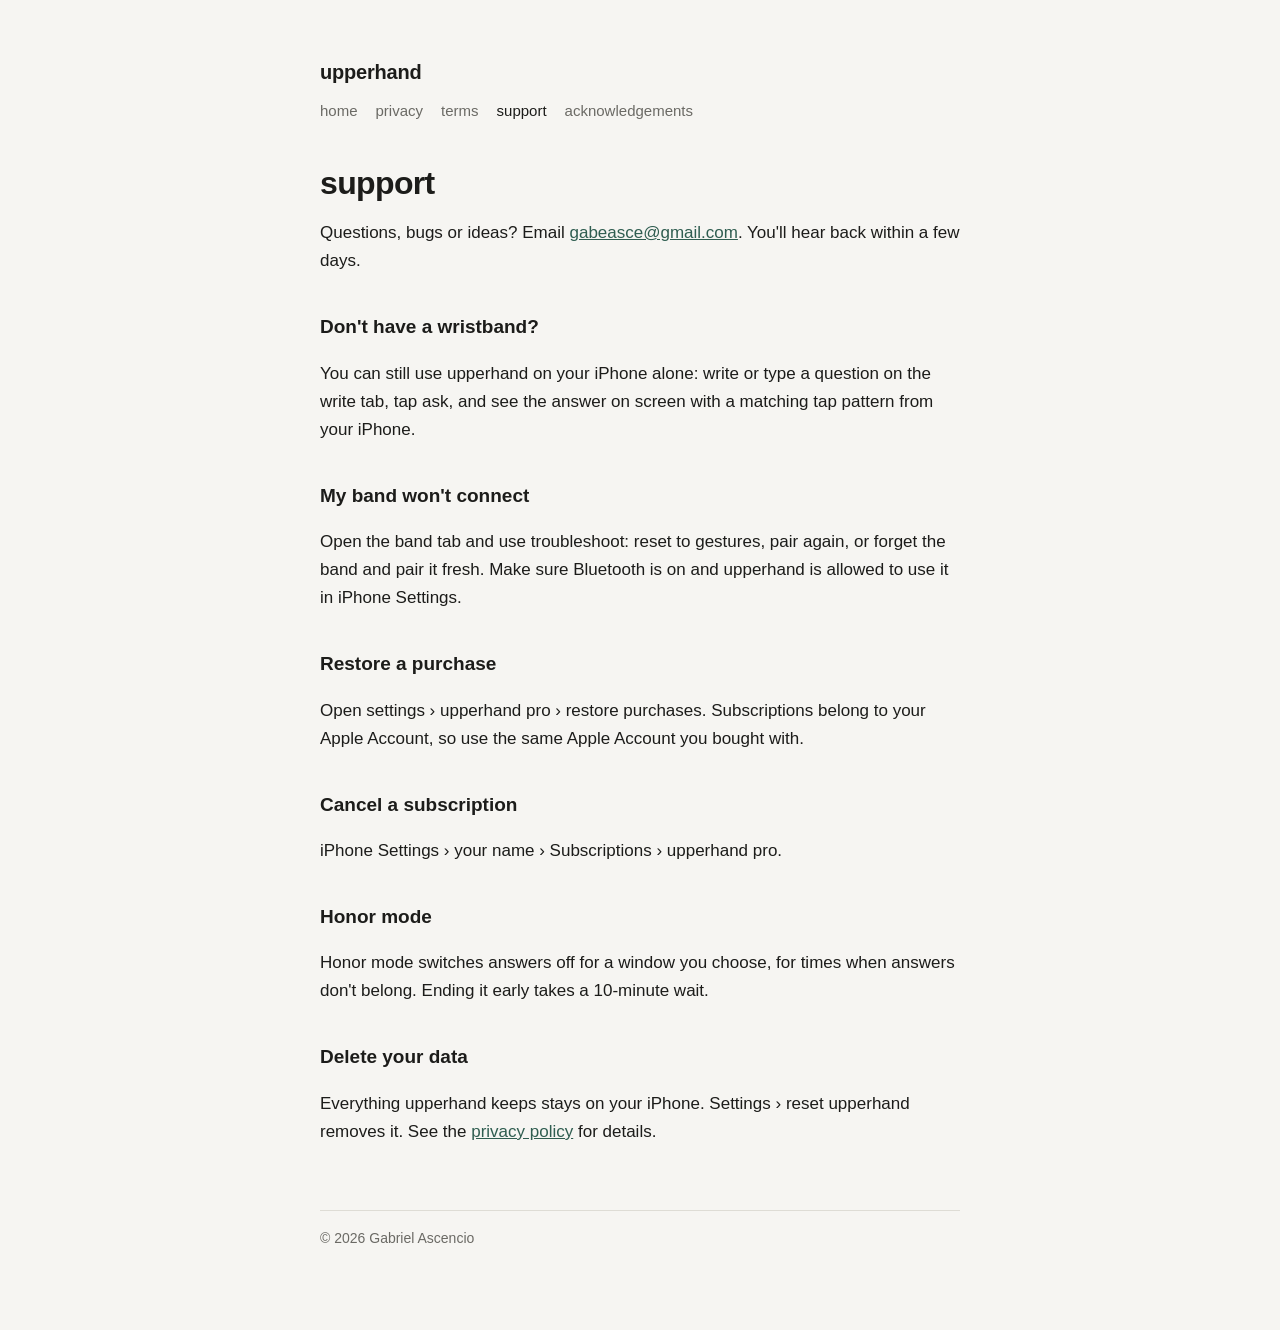
==== support.html @ 86aef57f "Add upperhand website: privacy, terms, support, acknowledgements" ====
<!doctype html>
<html lang="en"><head><meta charset="utf-8"><meta name="viewport" content="width=device-width,initial-scale=1">
<title>support · upperhand</title><link rel="stylesheet" href="style.css"></head>
<body><main>
<header><a class="brand" href="./">upperhand</a></header>
<nav><a href="./">home</a><a href="privacy.html">privacy</a><a href="terms.html">terms</a><a href="support.html" aria-current="page">support</a><a href="acknowledgements.html">acknowledgements</a></nav>
<h1>support</h1>
<p>Questions, bugs or ideas? Email <a href="mailto:gabeasce@gmail.com">gabeasce@gmail.com</a>. You'll hear back within a few days.</p>

<h2>Don't have a wristband?</h2>
<p>You can still use upperhand on your iPhone alone: write or type a question on the write tab, tap ask, and see the answer on screen with a matching tap pattern from your iPhone.</p>

<h2>My band won't connect</h2>
<p>Open the band tab and use troubleshoot: reset to gestures, pair again, or forget the band and pair it fresh. Make sure Bluetooth is on and upperhand is allowed to use it in iPhone Settings.</p>

<h2>Restore a purchase</h2>
<p>Open settings › upperhand pro › restore purchases. Subscriptions belong to your Apple Account, so use the same Apple Account you bought with.</p>

<h2>Cancel a subscription</h2>
<p>iPhone Settings › your name › Subscriptions › upperhand pro.</p>

<h2>Honor mode</h2>
<p>Honor mode switches answers off for a window you choose, for times when answers don't belong. Ending it early takes a 10-minute wait.</p>

<h2>Delete your data</h2>
<p>Everything upperhand keeps stays on your iPhone. Settings › reset upperhand removes it. See the <a href="privacy.html">privacy policy</a> for details.</p>
<footer>© 2026 Gabriel Ascencio</footer>
</main></body></html>
---- style.css ----
:root{--bg:#f6f5f2;--ink:#1c1c1a;--muted:#6b6a65;--line:#dedcd5;--accent:#2f5d50}
@media (prefers-color-scheme:dark){:root{--bg:#141413;--ink:#ecebe6;--muted:#a3a29b;--line:#2c2c2a;--accent:#8fc4b2}}
*{box-sizing:border-box}
body{margin:0;background:var(--bg);color:var(--ink);font:17px/1.65 -apple-system,BlinkMacSystemFont,"SF Pro Text","Helvetica Neue",Arial,sans-serif;-webkit-font-smoothing:antialiased}
main{max-width:680px;margin:0 auto;padding:56px 20px 80px}
header a.brand{font-weight:600;font-size:20px;color:var(--ink);text-decoration:none;letter-spacing:-.01em}
nav{margin:10px 0 40px;display:flex;flex-wrap:wrap;gap:18px;font-size:15px}
nav a{color:var(--muted);text-decoration:none}nav a:hover,nav a[aria-current]{color:var(--ink)}
h1{font-size:32px;line-height:1.2;letter-spacing:-.02em;margin:0 0 8px;font-weight:600}
h2{font-size:19px;margin:36px 0 8px;font-weight:600}
p,li{color:var(--ink)}.muted{color:var(--muted);font-size:15px}
a{color:var(--accent)}
pre{white-space:pre-wrap;font:13px/1.55 ui-monospace,SFMono-Regular,Menlo,monospace;color:var(--muted);background:transparent;border-top:1px solid var(--line);padding-top:14px}
footer{margin-top:64px;border-top:1px solid var(--line);padding-top:16px;font-size:14px;color:var(--muted)}
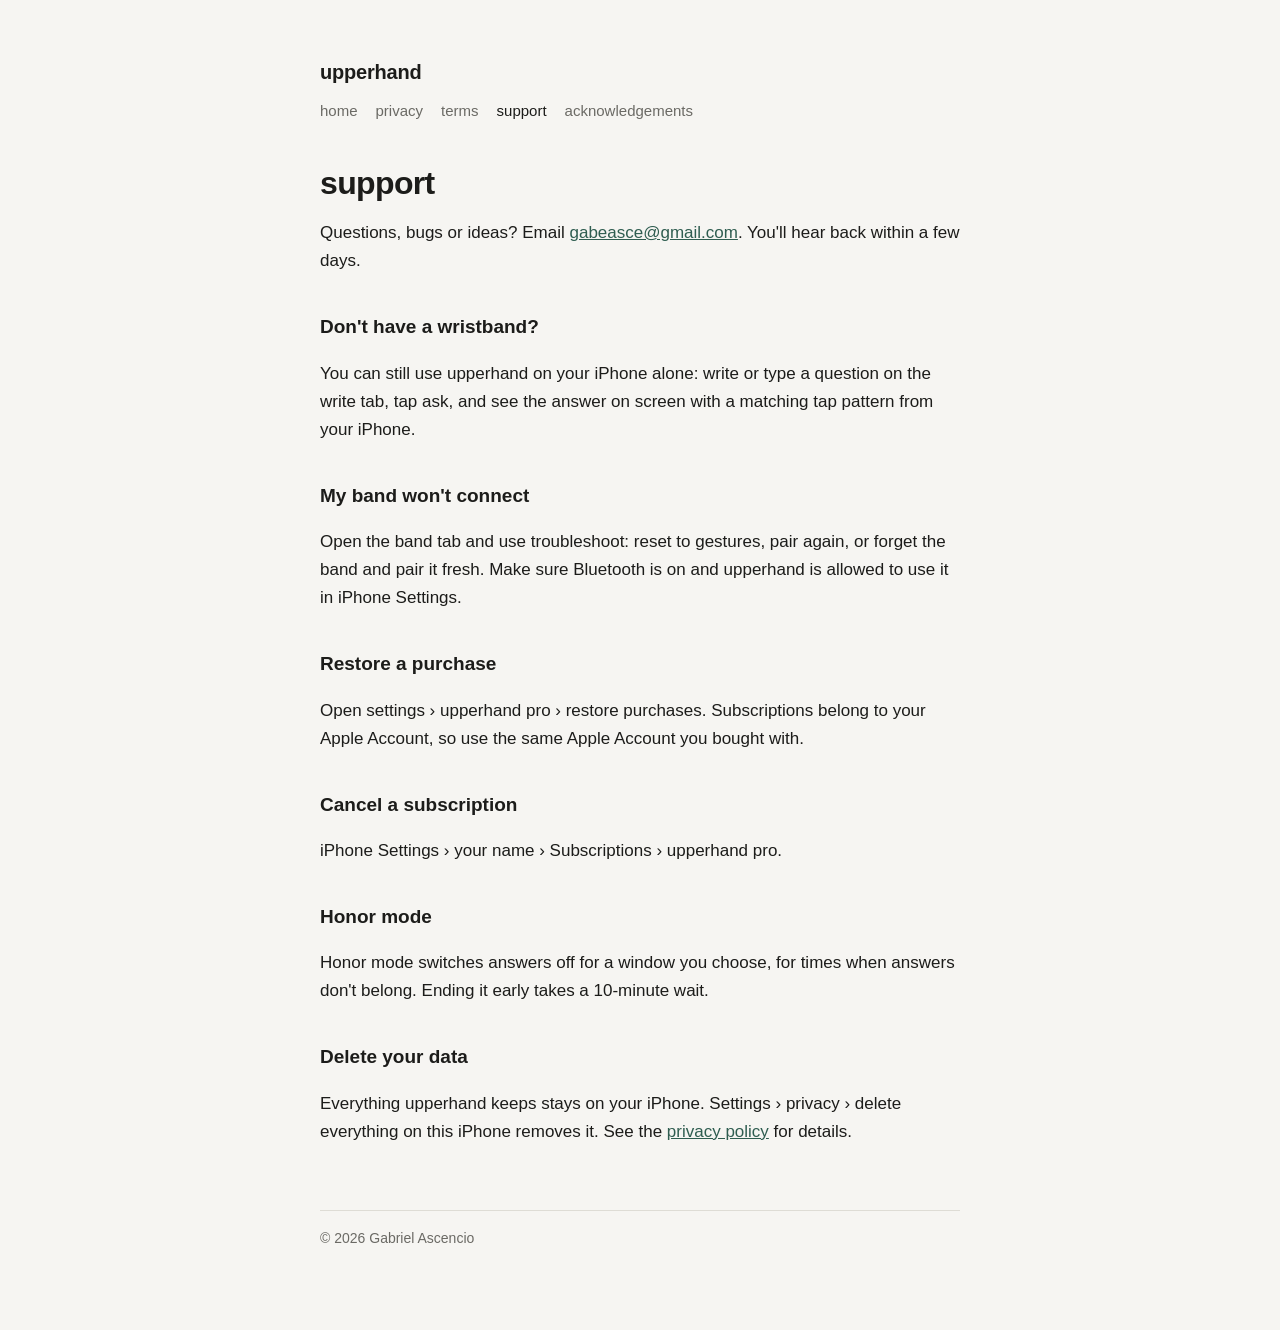
==== commit 5937faef: "Add files via upload" ====
--- a/support.html
+++ b/support.html
@@ -23,6 +23,6 @@
 <p>Honor mode switches answers off for a window you choose, for times when answers don't belong. Ending it early takes a 10-minute wait.</p>
 
 <h2>Delete your data</h2>
-<p>Everything upperhand keeps stays on your iPhone. Settings › reset upperhand removes it. See the <a href="privacy.html">privacy policy</a> for details.</p>
+<p>Everything upperhand keeps stays on your iPhone. Settings › privacy › delete everything on this iPhone removes it. See the <a href="privacy.html">privacy policy</a> for details.</p>
 <footer>© 2026 Gabriel Ascencio</footer>
 </main></body></html>
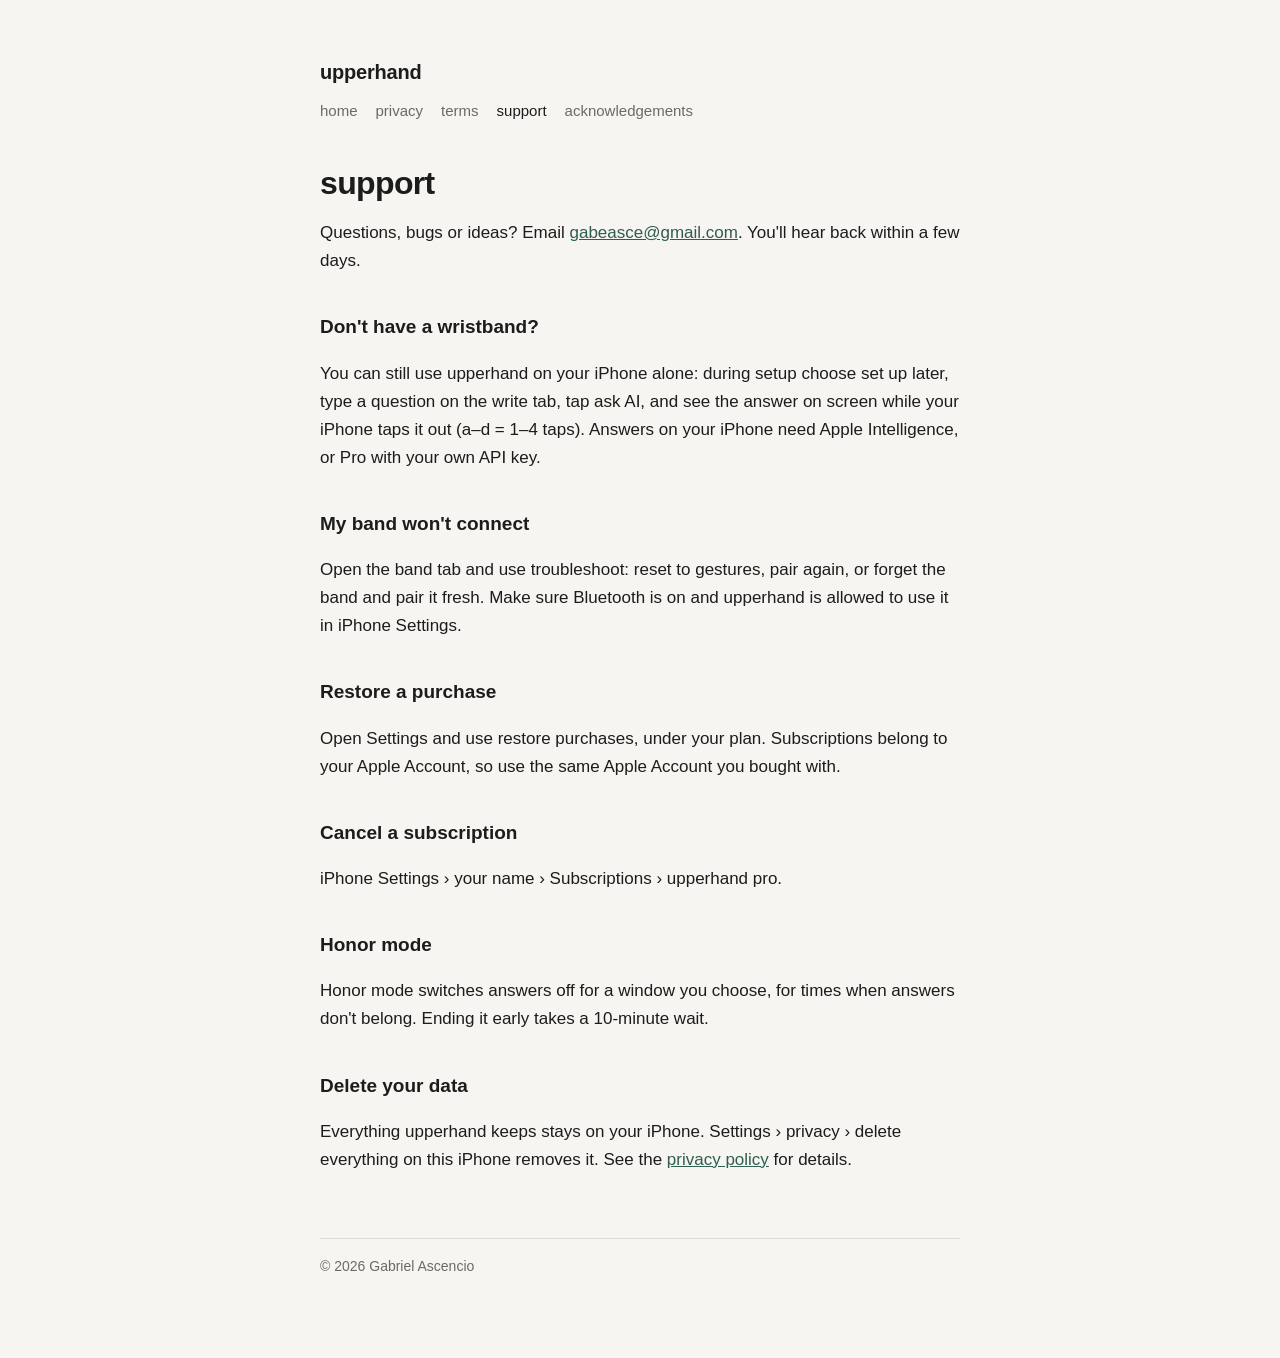
==== commit 831e2816: "Add files via upload" ====
--- a/support.html
+++ b/support.html
@@ -8,13 +8,13 @@
 <p>Questions, bugs or ideas? Email <a href="mailto:gabeasce@gmail.com">gabeasce@gmail.com</a>. You'll hear back within a few days.</p>
 
 <h2>Don't have a wristband?</h2>
-<p>You can still use upperhand on your iPhone alone: write or type a question on the write tab, tap ask, and see the answer on screen with a matching tap pattern from your iPhone.</p>
+<p>You can still use upperhand on your iPhone alone: during setup choose set up later, type a question on the write tab, tap ask AI, and see the answer on screen while your iPhone taps it out (a–d = 1–4 taps). Answers on your iPhone need Apple Intelligence, or Pro with your own API key.</p>
 
 <h2>My band won't connect</h2>
 <p>Open the band tab and use troubleshoot: reset to gestures, pair again, or forget the band and pair it fresh. Make sure Bluetooth is on and upperhand is allowed to use it in iPhone Settings.</p>
 
 <h2>Restore a purchase</h2>
-<p>Open settings › upperhand pro › restore purchases. Subscriptions belong to your Apple Account, so use the same Apple Account you bought with.</p>
+<p>Open Settings and use restore purchases, under your plan. Subscriptions belong to your Apple Account, so use the same Apple Account you bought with.</p>
 
 <h2>Cancel a subscription</h2>
 <p>iPhone Settings › your name › Subscriptions › upperhand pro.</p>
